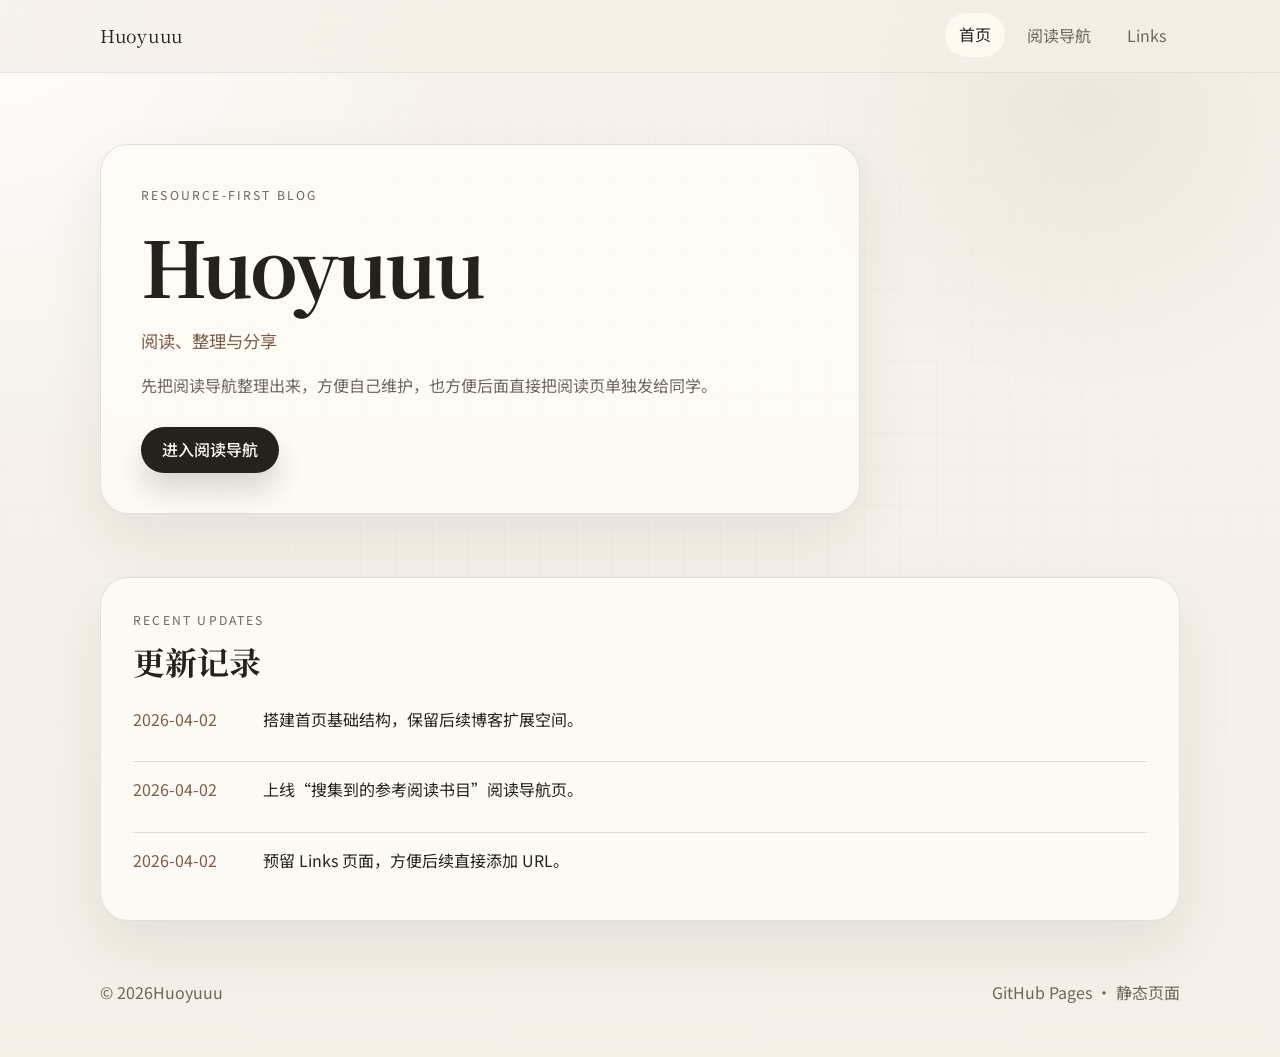
==== index.html @ c84efccd "init: 初始化博客站点，增加个人书目推荐模块。" ====
<!DOCTYPE html>
<html lang="zh-CN">
  <head>
    <meta charset="UTF-8" />
    <meta name="viewport" content="width=device-width, initial-scale=1.0" />
    <title>Huoyuuu | 资源入口</title>
    <meta
      name="description"
      content="一个简洁克制的个人资源入口页，当前以阅读导航为主。"
    />
    <link rel="preconnect" href="https://fonts.googleapis.com" />
    <link rel="preconnect" href="https://fonts.gstatic.com" crossorigin />
    <link
      href="https://fonts.googleapis.com/css2?family=Noto+Sans+SC:wght@400;500;700&family=Noto+Serif+SC:wght@500;600;700&display=swap"
      rel="stylesheet"
    />
    <link rel="stylesheet" href="./assets/styles.css" />
  </head>
  <body data-page="home">
    <header class="site-header">
      <div class="container header-inner">
        <a class="brand" href="./index.html">Huoyuuu</a>
        <nav class="nav">
          <a href="./index.html">首页</a>
          <a href="./reading.html">阅读导航</a>
          <a href="./links.html">Links</a>
        </nav>
      </div>
    </header>

    <main class="container">
      <section class="hero">
        <div class="hero-copy">
          <p class="eyebrow">RESOURCE-FIRST BLOG</p>
          <h1 id="site-name">Huoyuuu</h1>
          <p class="hero-lead">阅读、整理与分享</p>
          <p class="hero-note">
            先把阅读导航整理出来，方便自己维护，也方便后面直接把阅读页单独发给同学。
          </p>
          <div class="hero-actions">
            <a class="button button-primary" href="./reading.html">进入阅读导航</a>
          </div>
        </div>
      </section>

      <section class="section-block" id="updates">
        <div class="section-heading">
          <p class="eyebrow">RECENT UPDATES</p>
          <h2>更新记录</h2>
        </div>
        <ul class="updates-list" id="updates-list">
          <li>
            <span class="update-date">2026-04-02</span>
            <span class="update-text">搭建首页基础结构，保留后续博客扩展空间。</span>
          </li>
          <li>
            <span class="update-date">2026-04-02</span>
            <span class="update-text">上线“搜集到的参考阅读书目”阅读导航页。</span>
          </li>
          <li>
            <span class="update-date">2026-04-02</span>
            <span class="update-text">预留 Links 页面，方便后续直接添加 URL。</span>
          </li>
        </ul>
      </section>
    </main>

    <footer class="site-footer">
      <div class="container footer-inner">
        <p>© <span data-year></span>Huoyuuu</p>
        <p>GitHub Pages · 静态页面</p>
      </div>
    </footer>

    <script src="./assets/script.js"></script>
  </body>
</html>
---- assets/styles.css ----
@import url("https://fonts.googleapis.com/css2?family=Noto+Sans+SC:wght@400;500;700&family=Noto+Serif+SC:wght@500;600;700&display=swap");

:root {
  --bg: #f4efe7;
  --bg-accent: #ebe3d5;
  --surface: rgba(255, 252, 247, 0.82);
  --surface-strong: #fffaf2;
  --text: #26211c;
  --muted: #6f665e;
  --line: rgba(67, 53, 41, 0.14);
  --accent: #7b5d49;
  --accent-soft: rgba(123, 93, 73, 0.12);
  --shadow: 0 24px 60px rgba(58, 41, 25, 0.08);
  --radius-lg: 28px;
  --radius-md: 20px;
  --radius-sm: 14px;
  --container: min(1080px, calc(100vw - 32px));
}

* {
  box-sizing: border-box;
}

html {
  scroll-behavior: smooth;
}

body {
  margin: 0;
  font-family: "Noto Sans SC", "PingFang SC", "Microsoft YaHei", sans-serif;
  color: var(--text);
  background:
    radial-gradient(circle at top left, rgba(255, 255, 255, 0.9), transparent 28%),
    radial-gradient(circle at 85% 10%, rgba(123, 93, 73, 0.08), transparent 20%),
    linear-gradient(180deg, #f7f2eb 0%, var(--bg) 100%);
  line-height: 1.72;
}

body::before {
  content: "";
  position: fixed;
  inset: 0;
  pointer-events: none;
  background-image:
    linear-gradient(rgba(123, 93, 73, 0.025) 1px, transparent 1px),
    linear-gradient(90deg, rgba(123, 93, 73, 0.025) 1px, transparent 1px);
  background-size: 36px 36px;
  mask-image: radial-gradient(circle at center, black 35%, transparent 88%);
}

a {
  color: inherit;
  text-decoration: none;
}

img {
  max-width: 100%;
  display: block;
}

.container {
  width: var(--container);
  margin: 0 auto;
}

.site-header {
  position: sticky;
  top: 0;
  z-index: 20;
  backdrop-filter: blur(12px);
  background: rgba(244, 239, 231, 0.72);
  border-bottom: 1px solid rgba(67, 53, 41, 0.08);
}

.header-inner,
.footer-inner {
  display: flex;
  align-items: center;
  justify-content: space-between;
  gap: 24px;
}

.header-inner {
  min-height: 72px;
}

.brand {
  font-family: "Noto Serif SC", serif;
  font-size: 1.1rem;
  letter-spacing: 0.04em;
}

.nav {
  display: flex;
  gap: 8px;
  flex-wrap: wrap;
}

.nav a {
  padding: 8px 14px;
  border-radius: 999px;
  color: var(--muted);
  transition: background-color 0.2s ease, color 0.2s ease, transform 0.2s ease;
}

.nav a:hover,
.nav a.is-active {
  color: var(--text);
  background: rgba(255, 250, 242, 0.85);
  transform: translateY(-1px);
}

.hero {
  min-height: 56vh;
  display: flex;
  align-items: center;
  padding: 64px 0 56px;
}

.hero-copy,
.section-block,
.page-intro,
.link-card {
  position: relative;
  background: var(--surface);
  border: 1px solid var(--line);
  border-radius: var(--radius-lg);
  box-shadow: var(--shadow);
}

.hero-copy {
  width: min(760px, 100%);
  padding: 40px;
}

.eyebrow,
.panel-label {
  margin: 0 0 10px;
  font-size: 0.76rem;
  letter-spacing: 0.18em;
  text-transform: uppercase;
  color: var(--muted);
}

h1,
h2,
h3 {
  margin: 0 0 12px;
  font-family: "Noto Serif SC", serif;
  line-height: 1.28;
}

h1 {
  font-size: clamp(2.4rem, 7vw, 4.8rem);
  letter-spacing: -0.04em;
}

h2 {
  font-size: clamp(1.4rem, 3vw, 2rem);
}

h3 {
  font-size: 1.15rem;
}

.hero-lead {
  margin: 0 0 12px;
  font-size: 1.08rem;
  color: var(--accent);
}

.hero-note,
.intro-text,
.section-note,
.reading-summary,
.site-footer,
.hero-panel p {
  color: var(--muted);
}

.hero-actions {
  margin-top: 28px;
  display: flex;
  flex-wrap: wrap;
  gap: 12px;
}

.button {
  display: inline-flex;
  align-items: center;
  justify-content: center;
  min-height: 46px;
  padding: 0 20px;
  border-radius: 999px;
  border: 1px solid transparent;
  font-weight: 500;
  transition: transform 0.2s ease, box-shadow 0.2s ease, background 0.2s ease;
}

.button:hover,
.text-link:hover {
  transform: translateY(-1px);
}

.button-primary {
  background: var(--text);
  color: #fefaf5;
  box-shadow: 0 18px 28px rgba(38, 33, 28, 0.16);
}

.button-secondary {
  background: rgba(255, 250, 242, 0.9);
  border-color: var(--line);
}

.text-link {
  display: inline-flex;
  align-items: center;
  gap: 8px;
  color: var(--accent);
  font-weight: 600;
}

.section-block,
.page-intro {
  padding: 32px;
  margin-bottom: 28px;
}

.share-block {
  background:
    linear-gradient(180deg, rgba(255, 255, 255, 0.68), rgba(255, 250, 242, 0.9)),
    var(--surface);
}

.share-row {
  display: flex;
  gap: 12px;
  align-items: center;
}

.share-input {
  width: 100%;
  min-height: 48px;
  padding: 0 16px;
  border-radius: 16px;
  border: 1px solid var(--line);
  background: rgba(255, 252, 247, 0.92);
  color: var(--text);
  font: inherit;
}

.share-tip {
  margin: 12px 0 0;
  color: var(--muted);
}

.loading-card {
  padding: 28px 32px;
  border-radius: var(--radius-lg);
  border: 1px dashed rgba(123, 93, 73, 0.28);
  background: rgba(255, 250, 242, 0.88);
  color: var(--muted);
  box-shadow: var(--shadow);
}

.error-card {
  margin-bottom: 28px;
}

.section-heading {
  margin-bottom: 24px;
}

.updates-list {
  list-style: none;
  padding: 0;
  margin: 0;
  display: grid;
  gap: 14px;
}

.updates-list li {
  display: grid;
  grid-template-columns: 118px 1fr;
  gap: 12px;
  padding: 14px 0;
  border-top: 1px solid var(--line);
}

.updates-list li:first-child {
  border-top: 0;
  padding-top: 0;
}

.update-date {
  font-variant-numeric: tabular-nums;
  color: var(--accent);
}

.page-intro {
  margin-top: 34px;
}

.intro-chips {
  display: flex;
  flex-wrap: wrap;
  gap: 10px;
  margin-top: 18px;
}

.intro-chips span {
  padding: 8px 12px;
  border-radius: 999px;
  background: rgba(255, 250, 242, 0.88);
  border: 1px solid var(--line);
  color: var(--muted);
}

.reading-list {
  list-style: none;
  margin: 0;
  padding: 0;
  display: grid;
  gap: 18px;
}

.reading-item {
  padding: 24px 24px 20px;
  border-radius: var(--radius-md);
  border: 1px solid var(--line);
  background: rgba(255, 251, 246, 0.86);
  transition: transform 0.2s ease, border-color 0.2s ease;
}

.reading-item:hover {
  transform: translateY(-2px);
  border-color: rgba(123, 93, 73, 0.28);
}

.reading-topline {
  display: flex;
  align-items: center;
  justify-content: space-between;
  gap: 14px;
  margin-bottom: 12px;
}

.reading-badges {
  display: flex;
  gap: 8px;
  justify-content: flex-end;
  flex-wrap: wrap;
}

.reading-index {
  display: inline-flex;
  align-items: center;
  justify-content: center;
  min-width: 52px;
  height: 32px;
  padding: 0 10px;
  border-radius: 999px;
  background: var(--accent-soft);
  color: var(--accent);
  font-weight: 700;
  font-size: 0.9rem;
}

.reading-badge {
  display: inline-flex;
  align-items: center;
  min-height: 32px;
  padding: 0 10px;
  border-radius: 999px;
  background: rgba(255, 250, 242, 0.92);
  border: 1px solid var(--line);
  color: var(--muted);
  font-size: 0.92rem;
}

.reading-author {
  margin: 0 0 10px;
  color: var(--accent);
  font-size: 0.98rem;
}

.inline-link {
  color: var(--accent);
  text-decoration: underline;
  text-decoration-color: rgba(123, 93, 73, 0.35);
  text-underline-offset: 3px;
  word-break: break-word;
}

.reading-links {
  display: flex;
  flex-wrap: wrap;
  gap: 10px;
  margin-top: 16px;
}

.reading-link {
  display: inline-flex;
  flex-direction: column;
  gap: 4px;
  min-width: 180px;
  max-width: 100%;
  padding: 12px 14px;
  border-radius: 16px;
  border: 1px solid rgba(123, 93, 73, 0.18);
  background: rgba(255, 250, 242, 0.96);
  transition: transform 0.2s ease, border-color 0.2s ease, box-shadow 0.2s ease;
}

.reading-link:hover {
  transform: translateY(-2px);
  border-color: rgba(123, 93, 73, 0.34);
  box-shadow: 0 12px 24px rgba(58, 41, 25, 0.08);
}

.reading-link-label {
  color: var(--text);
  font-weight: 600;
  line-height: 1.35;
}

.reading-link-meta {
  color: var(--muted);
  font-size: 0.86rem;
  line-height: 1.35;
  word-break: break-all;
}

.reading-item em {
  font-style: italic;
}

details {
  margin-top: 14px;
  border-top: 1px dashed rgba(67, 53, 41, 0.16);
  padding-top: 14px;
}

summary {
  cursor: pointer;
  list-style: none;
  font-weight: 600;
  color: var(--text);
}

summary::-webkit-details-marker {
  display: none;
}

summary::after {
  content: "＋";
  float: right;
  color: var(--accent);
}

details[open] summary::after {
  content: "－";
}

details p {
  margin: 12px 0 0;
  color: var(--muted);
}

.reading-list-compact .reading-item {
  background: rgba(255, 248, 240, 0.9);
}

.comments-block {
  background:
    linear-gradient(180deg, rgba(255, 255, 255, 0.66), rgba(255, 250, 242, 0.92)),
    var(--surface);
}

.giscus-shell {
  padding: 18px 20px;
  border-radius: var(--radius-md);
  border: 1px dashed rgba(123, 93, 73, 0.24);
  background: rgba(255, 250, 242, 0.88);
  color: var(--muted);
}

.giscus-shell code {
  padding: 2px 8px;
  border-radius: 999px;
  background: rgba(123, 93, 73, 0.1);
  color: var(--accent);
}

.giscus {
  margin-top: 20px;
}

.links-grid {
  display: grid;
  grid-template-columns: repeat(3, minmax(0, 1fr));
  gap: 20px;
}

.link-card {
  padding: 26px;
}

.placeholder-list {
  margin: 0;
  padding-left: 18px;
  color: var(--muted);
}

.inline-note {
  margin-top: 20px;
  padding: 16px 18px;
  border-radius: var(--radius-sm);
  background: rgba(255, 250, 242, 0.88);
  border: 1px dashed rgba(123, 93, 73, 0.26);
  color: var(--muted);
}

.site-footer {
  padding: 14px 0 34px;
}

.site-footer a {
  color: var(--accent);
}

@media (max-width: 900px) {
  .hero {
    padding-top: 36px;
  }

  .links-grid {
    grid-template-columns: 1fr;
  }
}

@media (max-width: 640px) {
  .header-inner,
  .footer-inner {
    flex-direction: column;
    align-items: flex-start;
    padding: 12px 0;
  }

  .hero-copy,
  .section-block,
  .page-intro,
  .link-card {
    padding: 22px;
    border-radius: 22px;
  }

  .updates-list li {
    grid-template-columns: 1fr;
    gap: 4px;
  }

  .reading-topline {
    flex-direction: column;
    align-items: flex-start;
  }

  .reading-badges {
    justify-content: flex-start;
  }

  .share-row {
    flex-direction: column;
    align-items: stretch;
  }
}
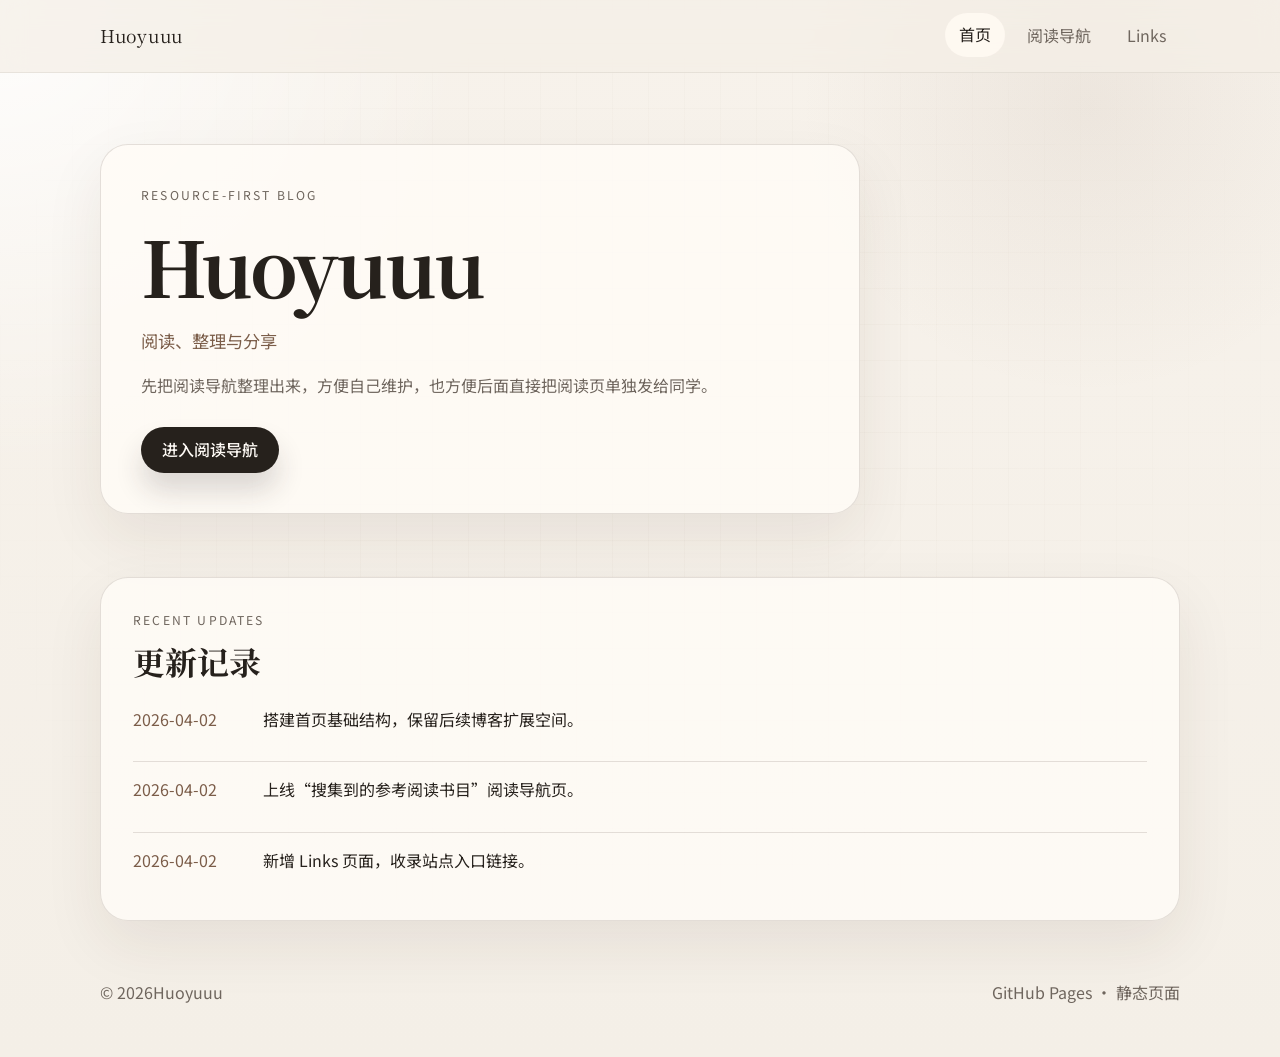
==== commit de34a27c: "refactor: remove placeholder copy from public pages" ====
--- a/index.html
+++ b/index.html
@@ -59,7 +59,7 @@
           </li>
           <li>
             <span class="update-date">2026-04-02</span>
-            <span class="update-text">预留 Links 页面，方便后续直接添加 URL。</span>
+            <span class="update-text">新增 Links 页面，收录站点入口链接。</span>
           </li>
         </ul>
       </section>
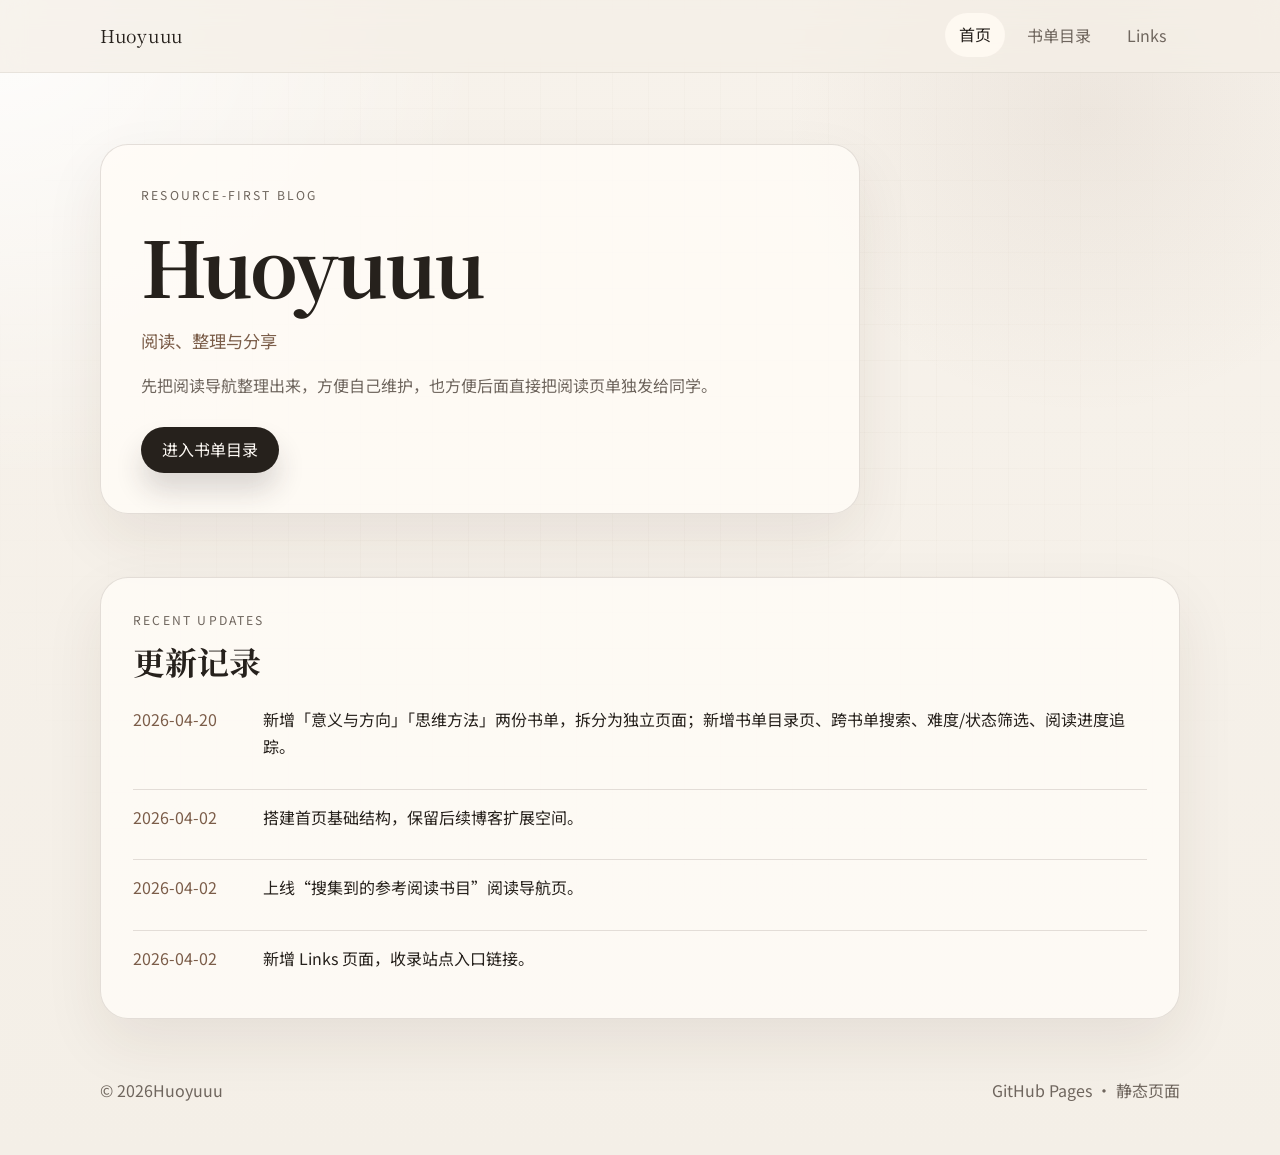
==== commit e72bd354: "feat: 拆分为三份独立书单，新增目录页、搜索、筛选与进度追踪 - 新增「意义与方向」「思维方法」两份书单，各自独立页面和 markdown 文件 - 新增书单目录页（catalog.html），含" ====
--- a/index.html
+++ b/index.html
@@ -17,12 +17,13 @@
     <link rel="stylesheet" href="./assets/styles.css" />
   </head>
   <body data-page="home">
+
     <header class="site-header">
       <div class="container header-inner">
         <a class="brand" href="./index.html">Huoyuuu</a>
         <nav class="nav">
           <a href="./index.html">首页</a>
-          <a href="./reading.html">阅读导航</a>
+          <a href="./catalog.html">书单目录</a>
           <a href="./links.html">Links</a>
         </nav>
       </div>
@@ -38,7 +39,7 @@
             先把阅读导航整理出来，方便自己维护，也方便后面直接把阅读页单独发给同学。
           </p>
           <div class="hero-actions">
-            <a class="button button-primary" href="./reading.html">进入阅读导航</a>
+            <a class="button button-primary" href="./catalog.html">进入书单目录</a>
           </div>
         </div>
       </section>
@@ -49,6 +50,10 @@
           <h2>更新记录</h2>
         </div>
         <ul class="updates-list" id="updates-list">
+          <li>
+            <span class="update-date">2026-04-20</span>
+            <span class="update-text">新增「意义与方向」「思维方法」两份书单，拆分为独立页面；新增书单目录页、跨书单搜索、难度/状态筛选、阅读进度追踪。</span>
+          </li>
           <li>
             <span class="update-date">2026-04-02</span>
             <span class="update-text">搭建首页基础结构，保留后续博客扩展空间。</span>
--- a/assets/styles.css
+++ b/assets/styles.css
@@ -15,6 +15,9 @@
   --radius-md: 20px;
   --radius-sm: 14px;
   --container: min(1080px, calc(100vw - 32px));
+  --progress-todo: #a0937d;
+  --progress-reading: #5b8a72;
+  --progress-done: #3d7a5f;
 }
 
 * {
@@ -120,7 +123,8 @@
 .hero-copy,
 .section-block,
 .page-intro,
-.link-card {
+.link-card,
+.catalog-card {
   position: relative;
   background: var(--surface);
   border: 1px solid var(--line);
@@ -194,6 +198,8 @@
   border-radius: 999px;
   border: 1px solid transparent;
   font-weight: 500;
+  cursor: pointer;
+  font: inherit;
   transition: transform 0.2s ease, box-shadow 0.2s ease, background 0.2s ease;
 }
 
@@ -302,6 +308,17 @@
   margin-top: 34px;
 }
 
+.back-link {
+  display: inline-block;
+  margin-bottom: 8px;
+  color: var(--accent);
+  font-size: 0.92rem;
+}
+
+.back-link:hover {
+  text-decoration: underline;
+}
+
 .intro-chips {
   display: flex;
   flex-wrap: wrap;
@@ -316,6 +333,261 @@
   border: 1px solid var(--line);
   color: var(--muted);
 }
+
+.progress-stats:empty {
+  display: none;
+}
+
+/* ── Search & Filter ── */
+
+.filter-block {
+  padding: 20px 32px;
+}
+
+.filter-row {
+  display: flex;
+  gap: 12px;
+  align-items: center;
+}
+
+.search-input {
+  width: 100%;
+  min-height: 48px;
+  padding: 0 18px;
+  border-radius: 16px;
+  border: 1px solid var(--line);
+  background: rgba(255, 252, 247, 0.92);
+  color: var(--text);
+  font: inherit;
+  font-size: 0.98rem;
+  outline: none;
+  transition: border-color 0.2s ease;
+}
+
+.search-input:focus {
+  border-color: var(--accent);
+}
+
+.search-input::placeholder {
+  color: var(--muted);
+  opacity: 0.7;
+}
+
+.filter-chips {
+  display: flex;
+  flex-wrap: wrap;
+  gap: 8px;
+  margin-top: 14px;
+  align-items: center;
+}
+
+.filter-chips:empty {
+  display: none;
+}
+
+.filter-group-label {
+  color: var(--muted);
+  font-size: 0.88rem;
+  margin-right: 2px;
+}
+
+.filter-chip {
+  display: inline-flex;
+  align-items: center;
+  min-height: 32px;
+  padding: 0 12px;
+  border-radius: 999px;
+  background: rgba(255, 250, 242, 0.92);
+  border: 1px solid var(--line);
+  color: var(--muted);
+  font: inherit;
+  font-size: 0.88rem;
+  cursor: pointer;
+  transition: background 0.2s ease, border-color 0.2s ease, color 0.2s ease;
+}
+
+.filter-chip:hover {
+  border-color: rgba(123, 93, 73, 0.34);
+}
+
+.filter-chip.is-active {
+  background: var(--accent-soft);
+  border-color: var(--accent);
+  color: var(--accent);
+  font-weight: 500;
+}
+
+/* ── Mini TOC ── */
+
+.mini-toc-wrapper {
+  margin-bottom: 20px;
+}
+
+.mini-toc {
+  background: var(--surface);
+  border: 1px solid var(--line);
+  border-radius: var(--radius-md);
+  padding: 16px 24px;
+  box-shadow: var(--shadow);
+}
+
+.mini-toc summary {
+  font-size: 0.95rem;
+}
+
+.mini-toc ol {
+  margin: 12px 0 0;
+  padding-left: 20px;
+  display: grid;
+  gap: 6px;
+}
+
+.mini-toc a {
+  color: var(--accent);
+  font-size: 0.94rem;
+}
+
+.mini-toc a:hover {
+  text-decoration: underline;
+}
+
+/* ── Back to Top ── */
+
+.back-to-top {
+  position: fixed;
+  bottom: 32px;
+  right: 32px;
+  z-index: 30;
+  width: 44px;
+  height: 44px;
+  border-radius: 50%;
+  border: 1px solid var(--line);
+  background: var(--surface-strong);
+  color: var(--accent);
+  font-size: 1.2rem;
+  cursor: pointer;
+  box-shadow: 0 8px 20px rgba(58, 41, 25, 0.12);
+  opacity: 0;
+  pointer-events: none;
+  transition: opacity 0.3s ease, transform 0.2s ease;
+}
+
+.back-to-top.is-visible {
+  opacity: 1;
+  pointer-events: auto;
+}
+
+.back-to-top:hover {
+  transform: translateY(-2px);
+}
+
+/* ── Progress Button ── */
+
+.item-footer {
+  display: flex;
+  align-items: flex-start;
+  justify-content: space-between;
+  gap: 14px;
+}
+
+.item-footer details {
+  flex: 1;
+  min-width: 0;
+}
+
+.progress-btn {
+  flex-shrink: 0;
+  margin-top: 14px;
+  padding: 6px 14px;
+  border-radius: 999px;
+  border: 1px solid var(--line);
+  background: rgba(255, 250, 242, 0.92);
+  color: var(--muted);
+  font: inherit;
+  font-size: 0.84rem;
+  cursor: pointer;
+  white-space: nowrap;
+  transition: background 0.2s ease, border-color 0.2s ease, color 0.2s ease;
+}
+
+.progress-btn:hover {
+  border-color: rgba(123, 93, 73, 0.34);
+}
+
+.progress-btn.progress-todo {
+  background: rgba(160, 147, 125, 0.12);
+  border-color: var(--progress-todo);
+  color: var(--progress-todo);
+}
+
+.progress-btn.progress-reading {
+  background: rgba(91, 138, 114, 0.12);
+  border-color: var(--progress-reading);
+  color: var(--progress-reading);
+}
+
+.progress-btn.progress-done {
+  background: rgba(61, 122, 95, 0.15);
+  border-color: var(--progress-done);
+  color: var(--progress-done);
+}
+
+/* ── Catalog Page ── */
+
+.catalog-grid {
+  display: grid;
+  grid-template-columns: repeat(3, minmax(0, 1fr));
+  gap: 20px;
+}
+
+.catalog-card {
+  padding: 28px;
+  display: flex;
+  flex-direction: column;
+  gap: 10px;
+  transition: transform 0.2s ease, border-color 0.2s ease;
+}
+
+.catalog-card:hover {
+  transform: translateY(-3px);
+  border-color: rgba(123, 93, 73, 0.28);
+}
+
+.catalog-desc {
+  color: var(--muted);
+  flex: 1;
+}
+
+.catalog-meta {
+  color: var(--muted);
+  font-size: 0.92rem;
+  margin-bottom: 4px;
+}
+
+.catalog-enter {
+  align-self: flex-start;
+  font-size: 0.92rem;
+  min-height: 40px;
+  padding: 0 18px;
+}
+
+.search-source-tag {
+  display: inline-flex;
+  align-items: center;
+  min-height: 28px;
+  padding: 0 12px;
+  border-radius: 999px;
+  background: var(--accent-soft);
+  color: var(--accent);
+  font-size: 0.82rem;
+  font-weight: 600;
+}
+
+.search-source-tag:hover {
+  text-decoration: underline;
+}
+
+/* ── Reading Items ── */
 
 .reading-list {
   list-style: none;
@@ -535,7 +807,8 @@
     padding-top: 36px;
   }
 
-  .links-grid {
+  .links-grid,
+  .catalog-grid {
     grid-template-columns: 1fr;
   }
 }
@@ -551,9 +824,14 @@
   .hero-copy,
   .section-block,
   .page-intro,
-  .link-card {
+  .link-card,
+  .catalog-card {
     padding: 22px;
     border-radius: 22px;
+  }
+
+  .filter-block {
+    padding: 16px 22px;
   }
 
   .updates-list li {
@@ -574,4 +852,18 @@
     flex-direction: column;
     align-items: stretch;
   }
-}
+
+  .item-footer {
+    flex-direction: column;
+  }
+
+  .progress-btn {
+    align-self: flex-end;
+    margin-top: 0;
+  }
+
+  .back-to-top {
+    bottom: 20px;
+    right: 16px;
+  }
+}
